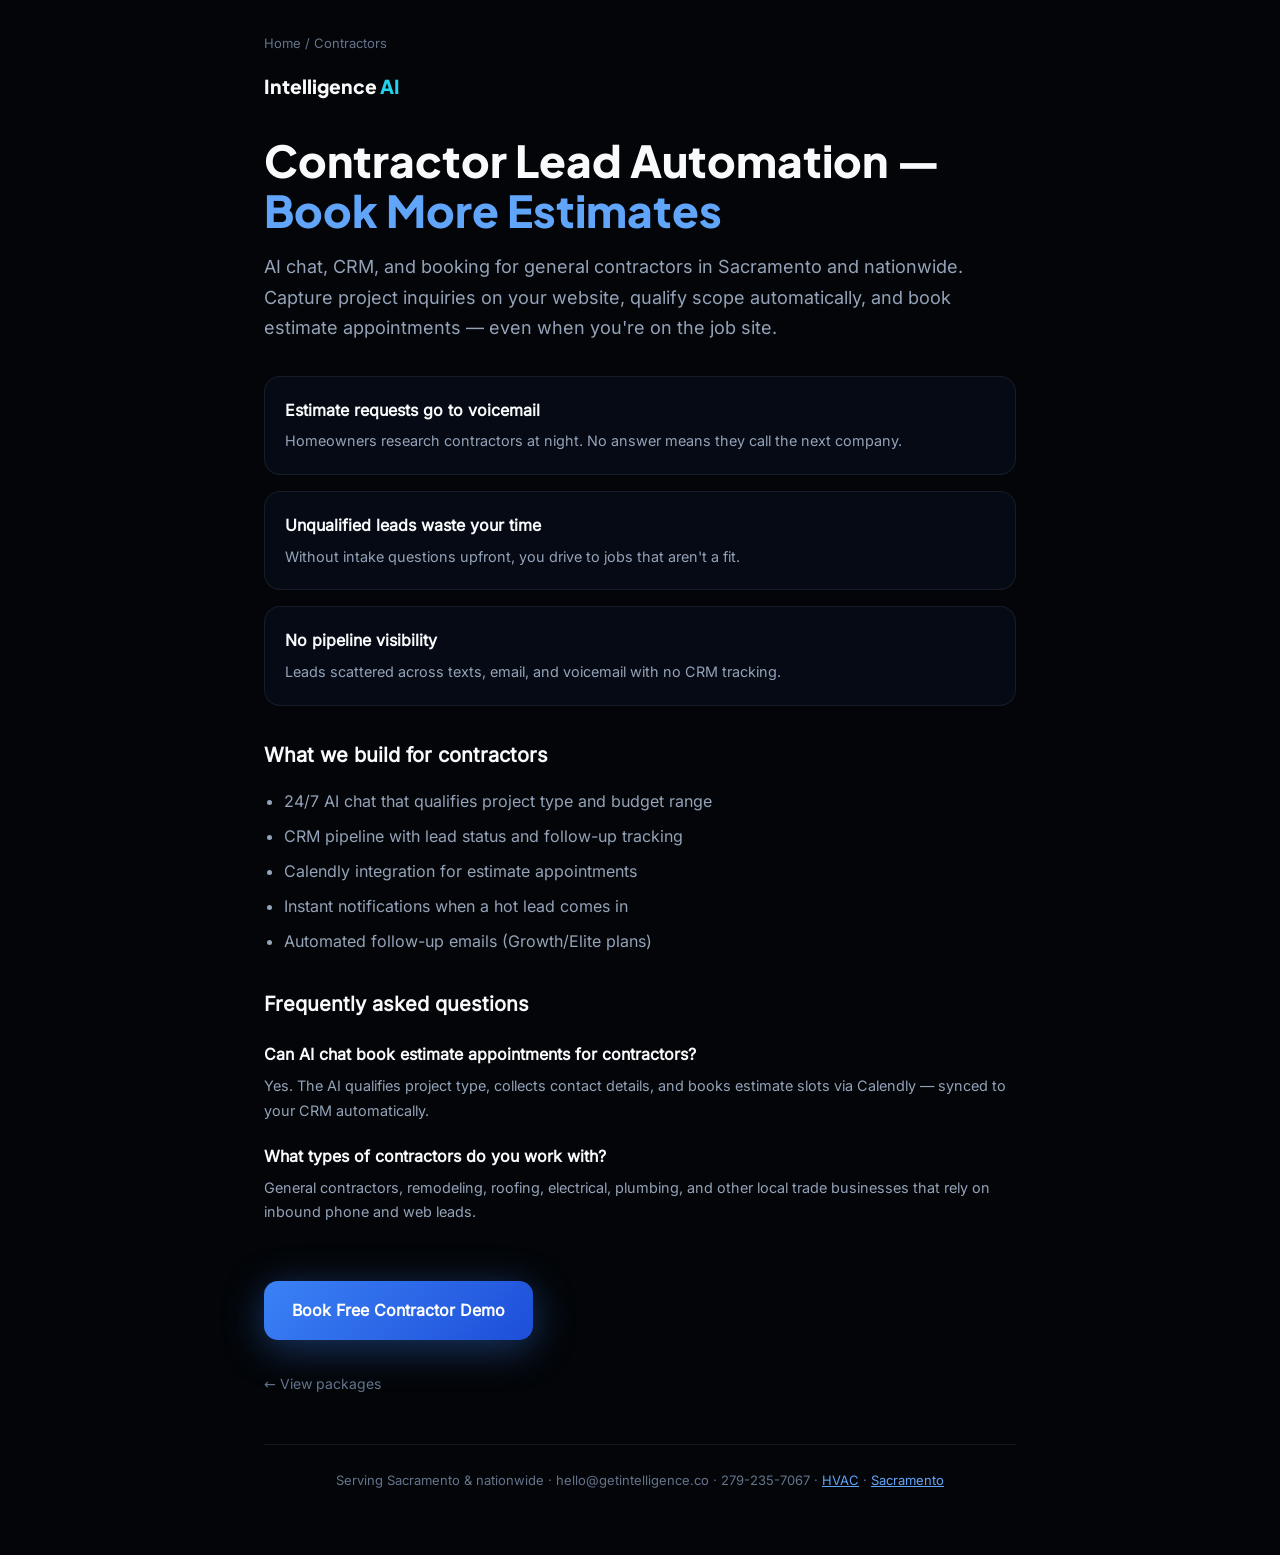
==== contractors.html @ 53ee4f48 "Add full SEO stack for inbound lead generation. Ships niche and local landing pages, guide articles," ====
<!DOCTYPE html>
<html lang="en">
<head>
  <meta charset="UTF-8">
  <meta name="viewport" content="width=device-width, initial-scale=1.0">
  <title>Contractor Lead Automation &amp; AI Chat | Intelligence AI</title>
  <meta name="description" content="Contractor lead automation with AI chat, CRM, and estimate booking. Capture project inquiries 24/7 for general contractors in Sacramento and nationwide.">
  <meta name="robots" content="index, follow">
  <link rel="canonical" href="https://getintelligence.co/contractors.html">
  <meta property="og:title" content="Contractor Lead Automation | Intelligence AI">
  <meta property="og:description" content="AI chat and CRM for general contractors — never miss an estimate request again.">
  <meta property="og:image" content="https://getintelligence.co/assets/hero-bg.jpg">
  <meta property="og:url" content="https://getintelligence.co/contractors.html">
  <meta name="twitter:card" content="summary_large_image">
  <script type="application/ld+json">
  {"@context":"https://schema.org","@type":"BreadcrumbList","itemListElement":[{"@type":"ListItem","position":1,"name":"Home","item":"https://getintelligence.co/"},{"@type":"ListItem","position":2,"name":"Contractors","item":"https://getintelligence.co/contractors.html"}]}
  </script>
  <script type="application/ld+json">
  {"@context":"https://schema.org","@type":"FAQPage","mainEntity":[{"@type":"Question","name":"Can AI chat book estimate appointments for contractors?","acceptedAnswer":{"@type":"Answer","text":"Yes. The AI qualifies project type, collects contact details, and books estimate slots via Calendly — synced to your CRM automatically."}},{"@type":"Question","name":"What types of contractors do you work with?","acceptedAnswer":{"@type":"Answer","text":"General contractors, remodeling, roofing, electrical, plumbing, and other local trade businesses that rely on inbound phone and web leads."}}]}
  </script>
  <script src="https://widgets.leadconnectorhq.com/loader.js" data-resources-url="https://widgets.leadconnectorhq.com/chat-widget/loader.js" data-widget-id="6a405fcaa3d7dca4976092f1" data-source="WEB_USER"></script>
  <link rel="stylesheet" href="assets/page.css">
</head>
<body>
  <div class="wrap">
    <nav class="breadcrumb" aria-label="Breadcrumb"><a href="index.html">Home</a> / Contractors</nav>
    <a href="index.html" class="logo">Intelligence <span>AI</span></a>
    <h1>Contractor Lead Automation — <em>Book More Estimates</em></h1>
    <p class="lead">AI chat, CRM, and booking for general contractors in Sacramento and nationwide. Capture project inquiries on your website, qualify scope automatically, and book estimate appointments — even when you're on the job site.</p>
    <div class="pain">
      <div><h2>Estimate requests go to voicemail</h2><p>Homeowners research contractors at night. No answer means they call the next company.</p></div>
      <div><h2>Unqualified leads waste your time</h2><p>Without intake questions upfront, you drive to jobs that aren't a fit.</p></div>
      <div><h2>No pipeline visibility</h2><p>Leads scattered across texts, email, and voicemail with no CRM tracking.</p></div>
    </div>
    <h2 class="section-h">What we build for contractors</h2>
    <ul>
      <li>24/7 AI chat that qualifies project type and budget range</li>
      <li>CRM pipeline with lead status and follow-up tracking</li>
      <li>Calendly integration for estimate appointments</li>
      <li>Instant notifications when a hot lead comes in</li>
      <li>Automated follow-up emails (Growth/Elite plans)</li>
    </ul>
    <h2 class="section-h">Frequently asked questions</h2>
    <div class="faq-block">
      <h3>Can AI chat book estimate appointments for contractors?</h3>
      <p>Yes. The AI qualifies project type, collects contact details, and books estimate slots via Calendly — synced to your CRM automatically.</p>
      <h3>What types of contractors do you work with?</h3>
      <p>General contractors, remodeling, roofing, electrical, plumbing, and other local trade businesses that rely on inbound phone and web leads.</p>
    </div>
    <a href="https://calendly.com/mustafanoori071/30min" class="cta" target="_blank" rel="noopener noreferrer">Book Free Contractor Demo</a>
    <a href="index.html#packages" class="back">← View packages</a>
    <footer><p>Serving Sacramento &amp; nationwide · hello@getintelligence.co · 279-235-7067 · <a href="hvac.html">HVAC</a> · <a href="sacramento.html">Sacramento</a></p></footer>
  </div>
</body>
</html>
---- assets/page.css ----
/* Shared styles for SEO landing pages */
@font-face { font-family: 'Inter'; font-weight: 400; font-display: swap; src: url('fonts/inter-latin-400-normal.woff2') format('woff2'); }
@font-face { font-family: 'Plus Jakarta Sans'; font-weight: 800; font-display: swap; src: url('fonts/plus-jakarta-sans-latin-800-normal.woff2') format('woff2'); }
* { box-sizing: border-box; margin: 0; padding: 0; }
body { font-family: Inter, system-ui, sans-serif; background: #030508; color: #f8fafc; line-height: 1.7; }
.wrap { max-width: 800px; margin: 0 auto; padding: 2rem 1.5rem 4rem; }
a { color: #60a5fa; }
.breadcrumb { font-size: 0.8125rem; color: #64748b; margin-bottom: 1rem; }
.breadcrumb a { color: #64748b; text-decoration: none; }
.logo { font-family: 'Plus Jakarta Sans', sans-serif; font-weight: 800; font-size: 1.2rem; color: #f8fafc; text-decoration: none; display: inline-block; margin-bottom: 2rem; }
.logo span { color: #22d3ee; }
h1 { font-family: 'Plus Jakarta Sans', sans-serif; font-size: clamp(2rem, 5vw, 2.75rem); line-height: 1.15; margin-bottom: 1rem; }
h1 em { font-style: normal; color: #60a5fa; }
.lead { font-size: 1.125rem; color: #94a3b8; margin-bottom: 2rem; }
.body-text { color: #94a3b8; margin-bottom: 1rem; }
.section-h { font-size: 1.25rem; margin: 2rem 0 0.75rem; }
.pain { display: grid; gap: 1rem; margin: 2rem 0; }
.pain div { padding: 1.25rem; background: rgba(8,12,24,0.8); border: 1px solid rgba(148,163,184,0.12); border-radius: 16px; }
.pain h2 { font-size: 1rem; margin-bottom: 0.35rem; }
.pain p { font-size: 0.9rem; color: #94a3b8; }
ul { margin: 1rem 0 1.5rem; padding-left: 1.25rem; color: #94a3b8; }
li { margin-bottom: 0.5rem; }
.faq-block { margin: 1rem 0 2rem; }
.faq-block h3 { font-size: 1rem; margin: 1.25rem 0 0.35rem; }
.faq-block p { font-size: 0.9rem; color: #94a3b8; }
.cta { display: inline-flex; align-items: center; margin-top: 1.5rem; padding: 1rem 1.75rem; background: linear-gradient(135deg, #3b82f6, #1d4ed8); color: #fff; text-decoration: none; border-radius: 14px; font-weight: 600; box-shadow: 0 8px 40px rgba(59,130,246,0.4); }
.back { display: block; margin-top: 2rem; font-size: 0.875rem; color: #64748b; text-decoration: none; }
footer { margin-top: 3rem; padding-top: 1.5rem; border-top: 1px solid rgba(148,163,184,0.12); font-size: 0.8125rem; color: #64748b; text-align: center; }
article p { color: #94a3b8; margin-bottom: 1rem; }
article h2 { font-size: 1.15rem; margin: 2rem 0 0.75rem; }
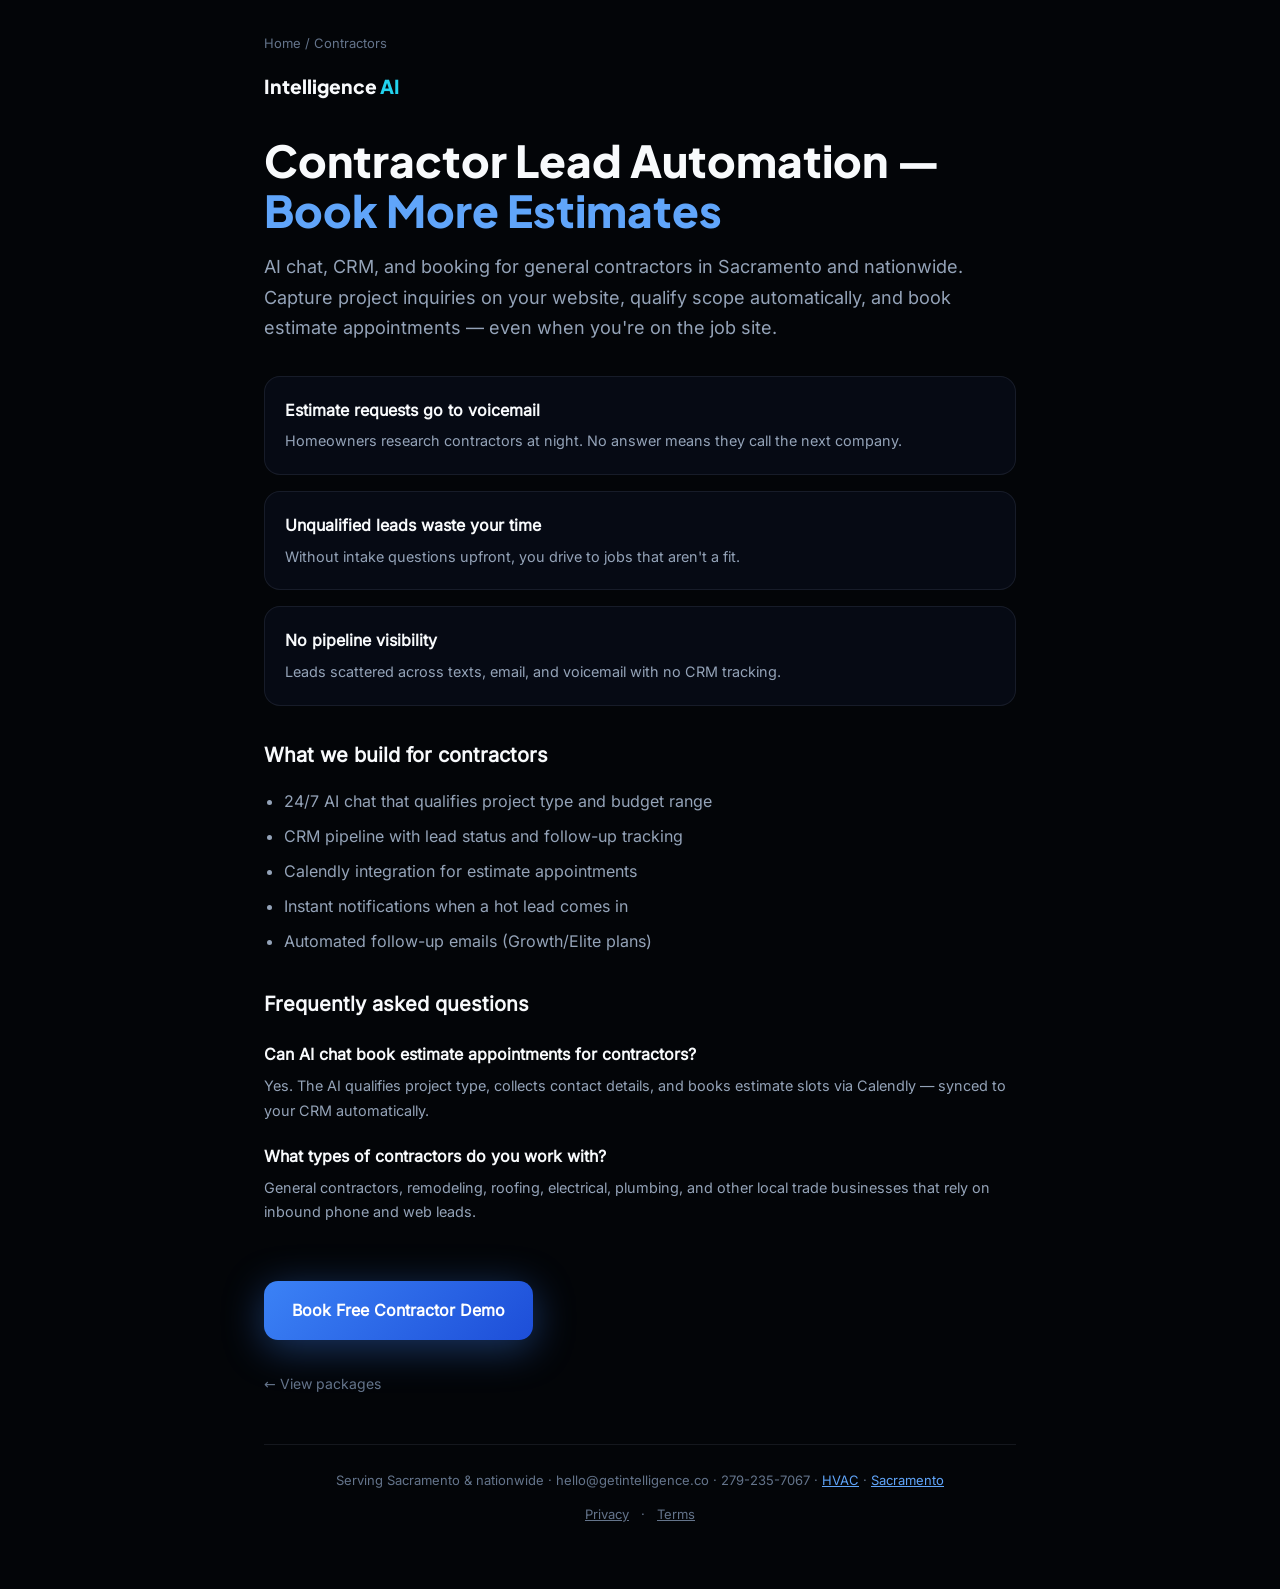
==== commit 0b102971: "Harden site after SEO, security, and copy audit pass 2. Add CSP and privacy/terms pages on all widge" ====
--- a/contractors.html
+++ b/contractors.html
@@ -6,6 +6,7 @@
   <title>Contractor Lead Automation &amp; AI Chat | Intelligence AI</title>
   <meta name="description" content="Contractor lead automation with AI chat, CRM, and estimate booking. Capture project inquiries 24/7 for general contractors in Sacramento and nationwide.">
   <meta name="robots" content="index, follow">
+  <meta http-equiv="Content-Security-Policy" content="default-src 'self'; script-src 'self' 'unsafe-inline' https://widgets.leadconnectorhq.com https://stcdn.leadconnectorhq.com https://services.leadconnectorhq.com; style-src 'self' 'unsafe-inline'; img-src 'self' data: https:; font-src 'self'; connect-src 'self' https://widgets.leadconnectorhq.com https://services.leadconnectorhq.com https://*.leadconnectorhq.com; frame-src https://widgets.leadconnectorhq.com https://calendly.com https://*.calendly.com;">
   <link rel="canonical" href="https://getintelligence.co/contractors.html">
   <meta property="og:title" content="Contractor Lead Automation | Intelligence AI">
   <meta property="og:description" content="AI chat and CRM for general contractors — never miss an estimate request again.">
@@ -49,7 +50,7 @@
     </div>
     <a href="https://calendly.com/mustafanoori071/30min" class="cta" target="_blank" rel="noopener noreferrer">Book Free Contractor Demo</a>
     <a href="index.html#packages" class="back">← View packages</a>
-    <footer><p>Serving Sacramento &amp; nationwide · hello@getintelligence.co · 279-235-7067 · <a href="hvac.html">HVAC</a> · <a href="sacramento.html">Sacramento</a></p></footer>
+    <footer><p>Serving Sacramento &amp; nationwide · hello@getintelligence.co · 279-235-7067 · <a href="hvac.html">HVAC</a> · <a href="sacramento.html">Sacramento</a></p><p class="footer-legal-links"><a href="privacy.html">Privacy</a> · <a href="terms.html">Terms</a></p></footer>
   </div>
 </body>
 </html>
--- a/assets/page.css
+++ b/assets/page.css
@@ -26,5 +26,7 @@
 .cta { display: inline-flex; align-items: center; margin-top: 1.5rem; padding: 1rem 1.75rem; background: linear-gradient(135deg, #3b82f6, #1d4ed8); color: #fff; text-decoration: none; border-radius: 14px; font-weight: 600; box-shadow: 0 8px 40px rgba(59,130,246,0.4); }
 .back { display: block; margin-top: 2rem; font-size: 0.875rem; color: #64748b; text-decoration: none; }
 footer { margin-top: 3rem; padding-top: 1.5rem; border-top: 1px solid rgba(148,163,184,0.12); font-size: 0.8125rem; color: #64748b; text-align: center; }
+.footer-legal-links { margin-top: 0.75rem; font-size: 0.8125rem; }
+.footer-legal-links a { color: #64748b; margin: 0 0.5rem; }
 article p { color: #94a3b8; margin-bottom: 1rem; }
 article h2 { font-size: 1.15rem; margin: 2rem 0 0.75rem; }
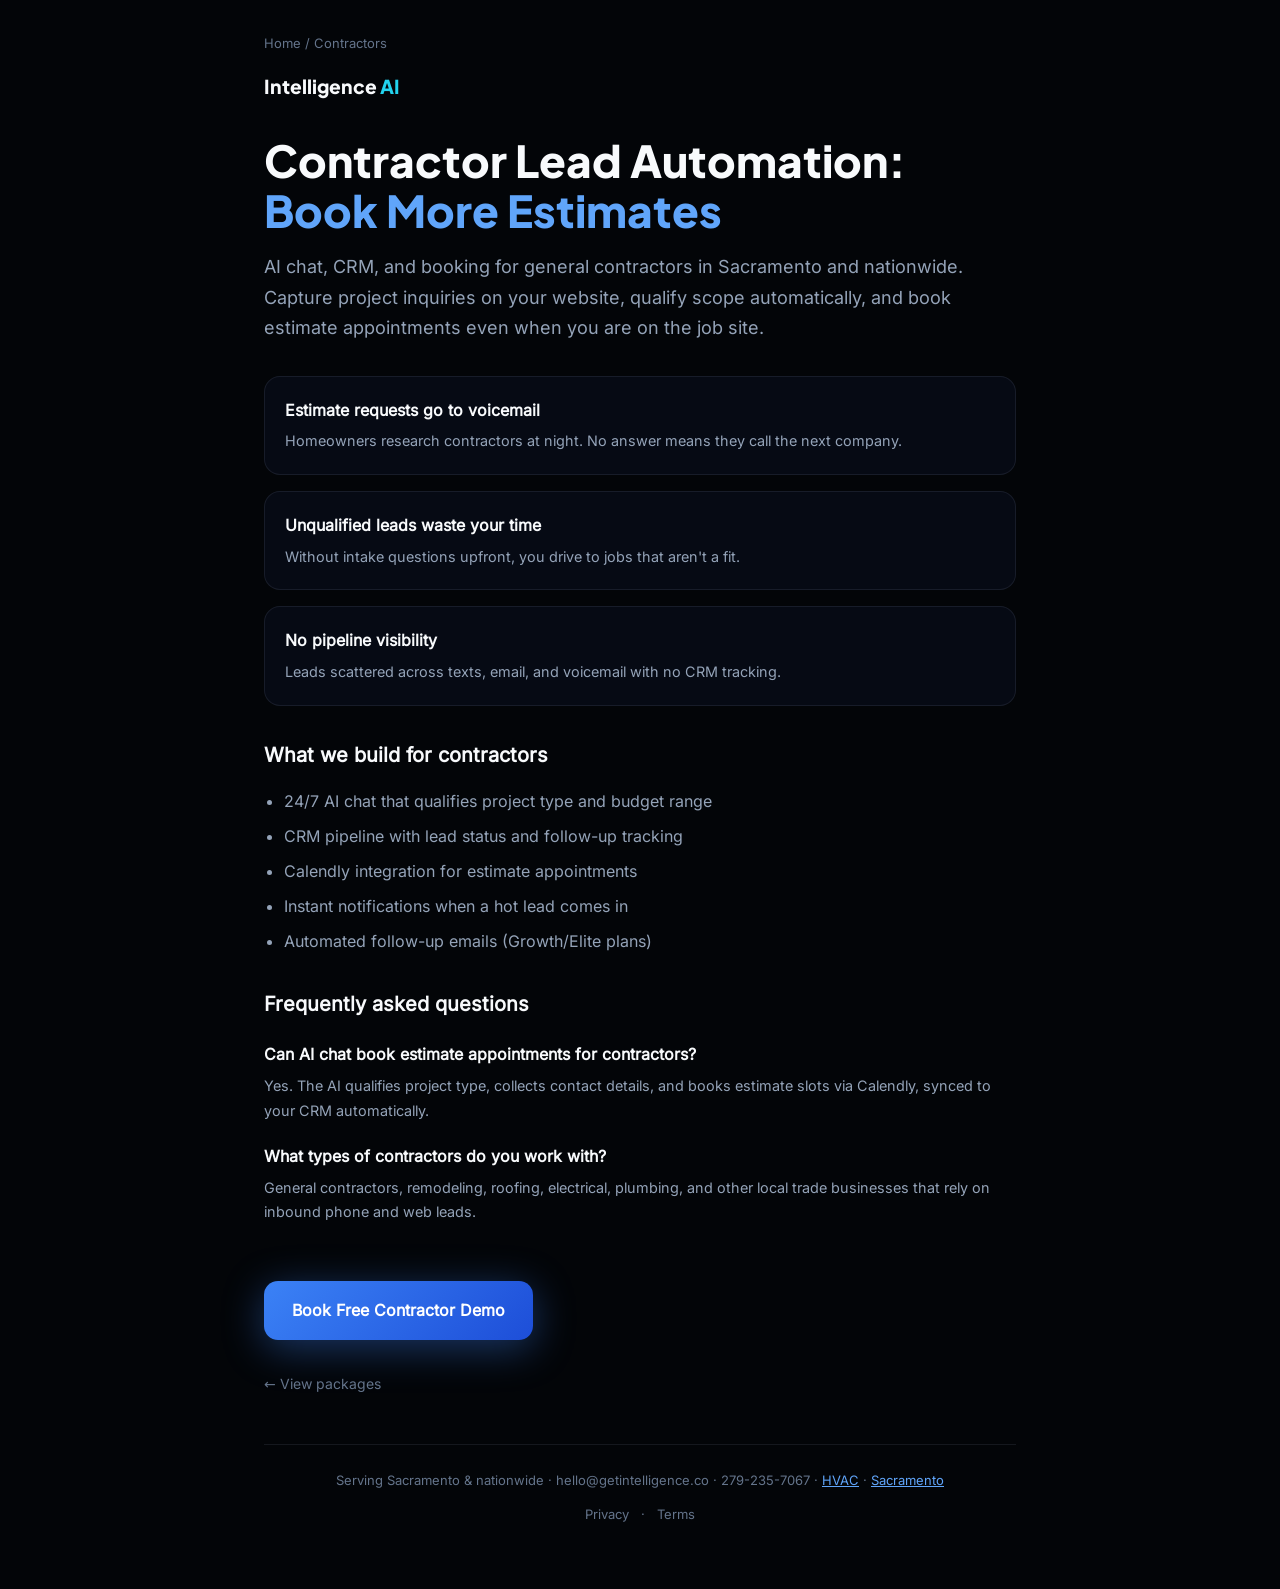
==== commit 49d86ad3: "Complete SEO audit pass 2 schema and metadata fixes. Add Service schema on vertical pages, sync FAQ " ====
--- a/contractors.html
+++ b/contractors.html
@@ -8,16 +8,23 @@
   <meta name="robots" content="index, follow">
   <meta http-equiv="Content-Security-Policy" content="default-src 'self'; script-src 'self' 'unsafe-inline' https://widgets.leadconnectorhq.com https://stcdn.leadconnectorhq.com https://services.leadconnectorhq.com; style-src 'self' 'unsafe-inline'; img-src 'self' data: https:; font-src 'self'; connect-src 'self' https://widgets.leadconnectorhq.com https://services.leadconnectorhq.com https://*.leadconnectorhq.com; frame-src https://widgets.leadconnectorhq.com https://calendly.com https://*.calendly.com;">
   <link rel="canonical" href="https://getintelligence.co/contractors.html">
+  <meta property="og:type" content="website">
   <meta property="og:title" content="Contractor Lead Automation | Intelligence AI">
-  <meta property="og:description" content="AI chat and CRM for general contractors — never miss an estimate request again.">
+  <meta property="og:description" content="AI chat and CRM for general contractors. Never miss an estimate request again.">
   <meta property="og:image" content="https://getintelligence.co/assets/hero-bg.jpg">
   <meta property="og:url" content="https://getintelligence.co/contractors.html">
   <meta name="twitter:card" content="summary_large_image">
+  <meta name="twitter:title" content="Contractor Lead Automation | Intelligence AI">
+  <meta name="twitter:description" content="AI chat and CRM for general contractors. Never miss an estimate request again.">
+  <meta name="twitter:image" content="https://getintelligence.co/assets/hero-bg.jpg">
   <script type="application/ld+json">
   {"@context":"https://schema.org","@type":"BreadcrumbList","itemListElement":[{"@type":"ListItem","position":1,"name":"Home","item":"https://getintelligence.co/"},{"@type":"ListItem","position":2,"name":"Contractors","item":"https://getintelligence.co/contractors.html"}]}
   </script>
   <script type="application/ld+json">
-  {"@context":"https://schema.org","@type":"FAQPage","mainEntity":[{"@type":"Question","name":"Can AI chat book estimate appointments for contractors?","acceptedAnswer":{"@type":"Answer","text":"Yes. The AI qualifies project type, collects contact details, and books estimate slots via Calendly — synced to your CRM automatically."}},{"@type":"Question","name":"What types of contractors do you work with?","acceptedAnswer":{"@type":"Answer","text":"General contractors, remodeling, roofing, electrical, plumbing, and other local trade businesses that rely on inbound phone and web leads."}}]}
+  {"@context":"https://schema.org","@type":"Service","name":"Contractor Lead Automation","provider":{"@type":"ProfessionalService","name":"Intelligence AI","url":"https://getintelligence.co"},"areaServed":["Sacramento","Northern California","United States"],"description":"AI chat, CRM, and estimate booking automation for general contractors.","url":"https://getintelligence.co/contractors.html"}
+  </script>
+  <script type="application/ld+json">
+  {"@context":"https://schema.org","@type":"FAQPage","mainEntity":[{"@type":"Question","name":"Can AI chat book estimate appointments for contractors?","acceptedAnswer":{"@type":"Answer","text":"Yes. The AI qualifies project type, collects contact details, and books estimate slots via Calendly, synced to your CRM automatically."}},{"@type":"Question","name":"What types of contractors do you work with?","acceptedAnswer":{"@type":"Answer","text":"General contractors, remodeling, roofing, electrical, plumbing, and other local trade businesses that rely on inbound phone and web leads."}}]}
   </script>
   <script src="https://widgets.leadconnectorhq.com/loader.js" data-resources-url="https://widgets.leadconnectorhq.com/chat-widget/loader.js" data-widget-id="6a405fcaa3d7dca4976092f1" data-source="WEB_USER"></script>
   <link rel="stylesheet" href="assets/page.css">
@@ -26,8 +33,8 @@
   <div class="wrap">
     <nav class="breadcrumb" aria-label="Breadcrumb"><a href="index.html">Home</a> / Contractors</nav>
     <a href="index.html" class="logo">Intelligence <span>AI</span></a>
-    <h1>Contractor Lead Automation — <em>Book More Estimates</em></h1>
-    <p class="lead">AI chat, CRM, and booking for general contractors in Sacramento and nationwide. Capture project inquiries on your website, qualify scope automatically, and book estimate appointments — even when you're on the job site.</p>
+    <h1>Contractor Lead Automation: <em>Book More Estimates</em></h1>
+    <p class="lead">AI chat, CRM, and booking for general contractors in Sacramento and nationwide. Capture project inquiries on your website, qualify scope automatically, and book estimate appointments even when you are on the job site.</p>
     <div class="pain">
       <div><h2>Estimate requests go to voicemail</h2><p>Homeowners research contractors at night. No answer means they call the next company.</p></div>
       <div><h2>Unqualified leads waste your time</h2><p>Without intake questions upfront, you drive to jobs that aren't a fit.</p></div>
@@ -44,7 +51,7 @@
     <h2 class="section-h">Frequently asked questions</h2>
     <div class="faq-block">
       <h3>Can AI chat book estimate appointments for contractors?</h3>
-      <p>Yes. The AI qualifies project type, collects contact details, and books estimate slots via Calendly — synced to your CRM automatically.</p>
+      <p>Yes. The AI qualifies project type, collects contact details, and books estimate slots via Calendly, synced to your CRM automatically.</p>
       <h3>What types of contractors do you work with?</h3>
       <p>General contractors, remodeling, roofing, electrical, plumbing, and other local trade businesses that rely on inbound phone and web leads.</p>
     </div>
--- a/assets/page.css
+++ b/assets/page.css
@@ -27,6 +27,6 @@
 .back { display: block; margin-top: 2rem; font-size: 0.875rem; color: #64748b; text-decoration: none; }
 footer { margin-top: 3rem; padding-top: 1.5rem; border-top: 1px solid rgba(148,163,184,0.12); font-size: 0.8125rem; color: #64748b; text-align: center; }
 .footer-legal-links { margin-top: 0.75rem; font-size: 0.8125rem; }
-.footer-legal-links a { color: #64748b; margin: 0 0.5rem; }
+.footer-legal-links a { color: #64748b; text-decoration: none; margin: 0 0.5rem; }
 article p { color: #94a3b8; margin-bottom: 1rem; }
 article h2 { font-size: 1.15rem; margin: 2rem 0 0.75rem; }
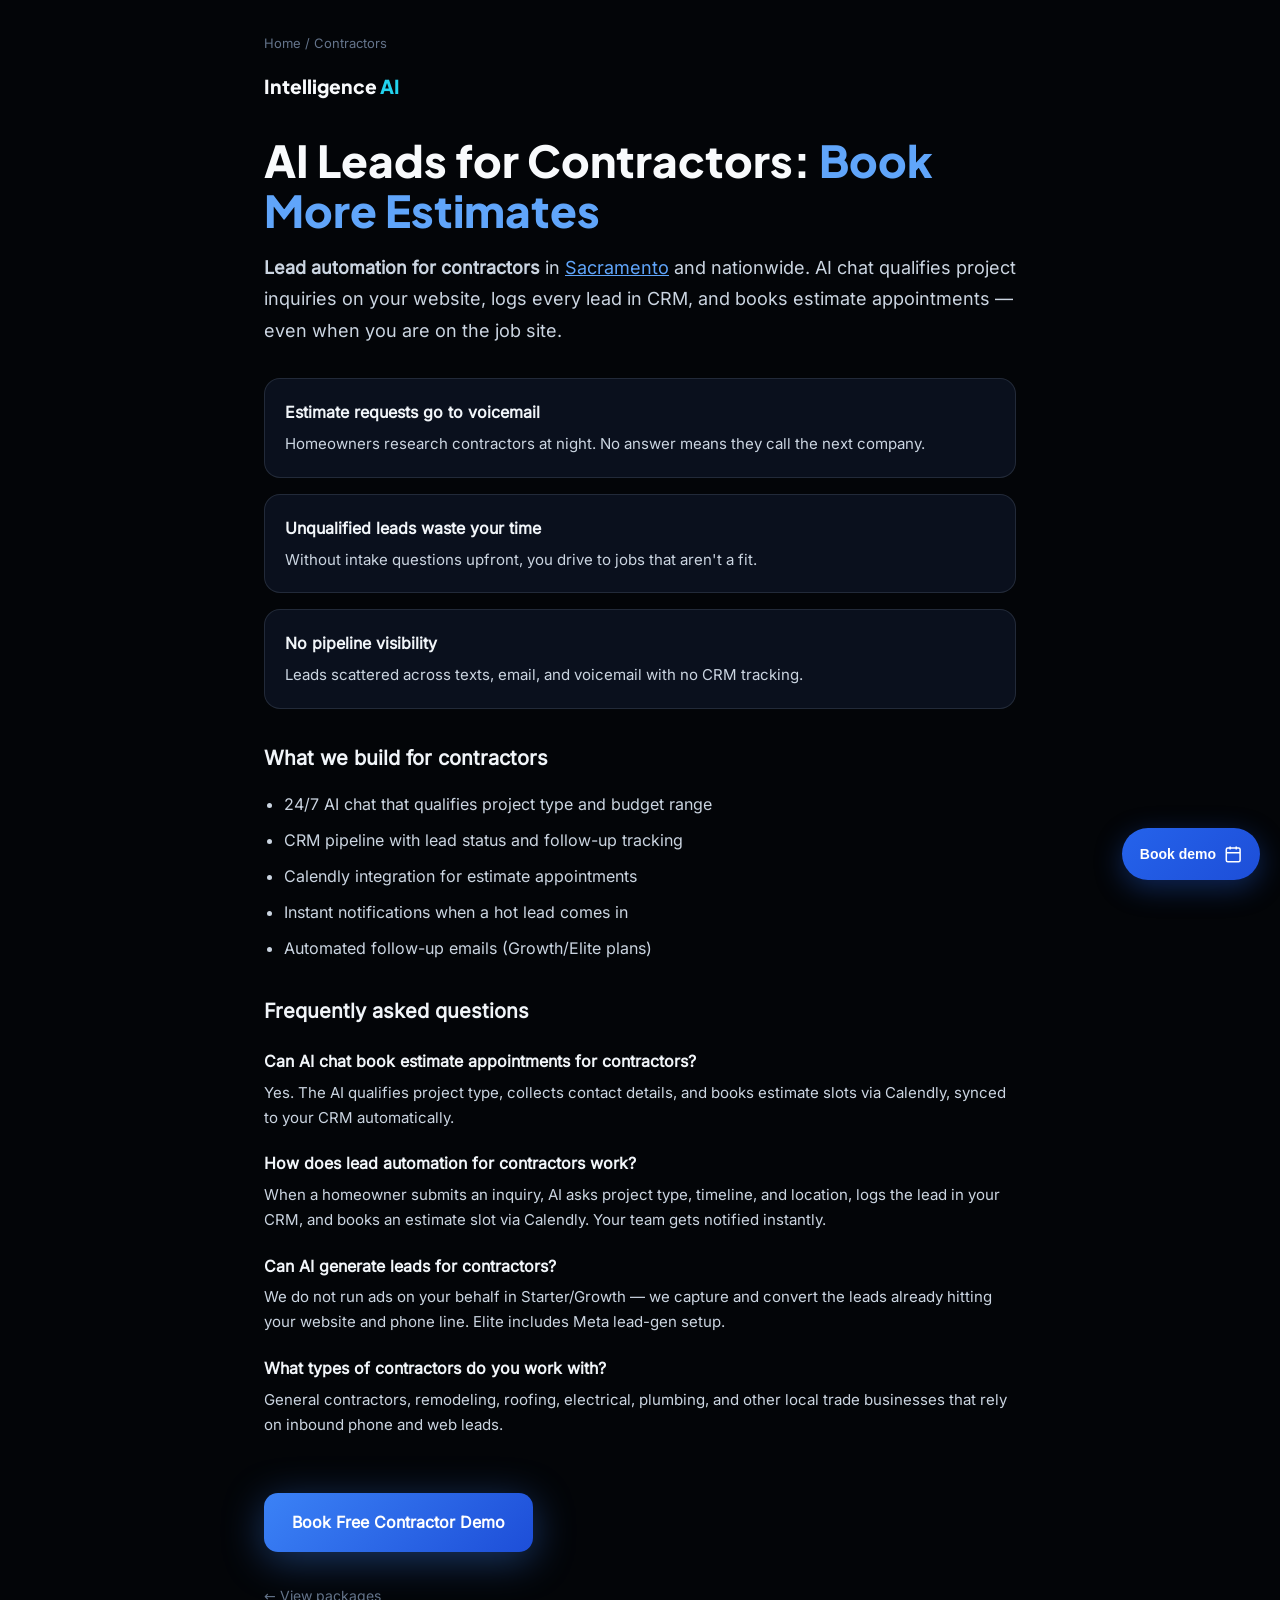
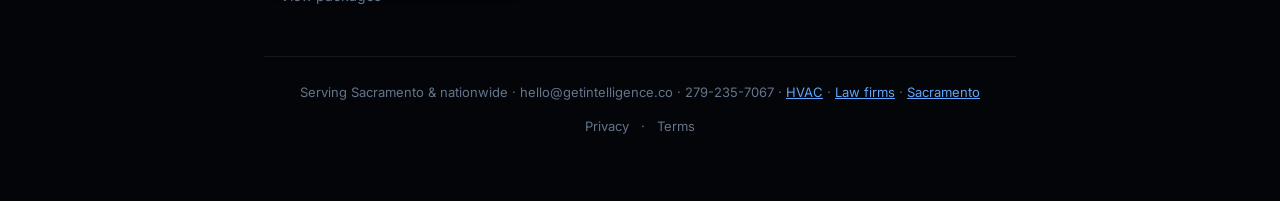
==== commit 3d0b3e73: "Ship Calendly booking widget and legal-intake SEO pass. Replace GHL chat with a VSL-style booking fu" ====
--- a/contractors.html
+++ b/contractors.html
@@ -3,10 +3,11 @@
 <head>
   <meta charset="UTF-8">
   <meta name="viewport" content="width=device-width, initial-scale=1.0">
-  <title>Contractor Lead Automation &amp; AI Chat | Intelligence AI</title>
-  <meta name="description" content="Contractor lead automation with AI chat, CRM, and estimate booking. Capture project inquiries 24/7 for general contractors in Sacramento and nationwide.">
+  <meta name="referrer" content="strict-origin-when-cross-origin">
+  <title>AI Leads for Contractors &amp; Lead Automation | Intelligence AI</title>
+  <meta name="description" content="AI leads for contractors: 24/7 chat qualification, lead automation, CRM pipeline, and estimate booking. Capture project inquiries in Sacramento and nationwide.">
   <meta name="robots" content="index, follow">
-  <meta http-equiv="Content-Security-Policy" content="default-src 'self'; script-src 'self' 'unsafe-inline' https://widgets.leadconnectorhq.com https://stcdn.leadconnectorhq.com https://services.leadconnectorhq.com; style-src 'self' 'unsafe-inline'; img-src 'self' data: https:; font-src 'self'; connect-src 'self' https://widgets.leadconnectorhq.com https://services.leadconnectorhq.com https://*.leadconnectorhq.com; frame-src https://widgets.leadconnectorhq.com https://calendly.com https://*.calendly.com;">
+  <meta http-equiv="Content-Security-Policy" content="default-src 'self'; script-src 'self' 'unsafe-inline' https://assets.calendly.com; style-src 'self' 'unsafe-inline' https://assets.calendly.com; img-src 'self' data: https:; font-src 'self'; connect-src 'self' https://calendly.com https://*.calendly.com; frame-src https://calendly.com https://*.calendly.com;">
   <link rel="canonical" href="https://getintelligence.co/contractors.html">
   <meta property="og:type" content="website">
   <meta property="og:title" content="Contractor Lead Automation | Intelligence AI">
@@ -24,17 +25,17 @@
   {"@context":"https://schema.org","@type":"Service","name":"Contractor Lead Automation","provider":{"@type":"ProfessionalService","name":"Intelligence AI","url":"https://getintelligence.co"},"areaServed":["Sacramento","Northern California","United States"],"description":"AI chat, CRM, and estimate booking automation for general contractors.","url":"https://getintelligence.co/contractors.html"}
   </script>
   <script type="application/ld+json">
-  {"@context":"https://schema.org","@type":"FAQPage","mainEntity":[{"@type":"Question","name":"Can AI chat book estimate appointments for contractors?","acceptedAnswer":{"@type":"Answer","text":"Yes. The AI qualifies project type, collects contact details, and books estimate slots via Calendly, synced to your CRM automatically."}},{"@type":"Question","name":"What types of contractors do you work with?","acceptedAnswer":{"@type":"Answer","text":"General contractors, remodeling, roofing, electrical, plumbing, and other local trade businesses that rely on inbound phone and web leads."}}]}
+  {"@context":"https://schema.org","@type":"FAQPage","mainEntity":[{"@type":"Question","name":"Can AI chat book estimate appointments for contractors?","acceptedAnswer":{"@type":"Answer","text":"Yes. The AI qualifies project type, collects contact details, and books estimate slots via Calendly, synced to your CRM automatically."}},{"@type":"Question","name":"How does lead automation for contractors work?","acceptedAnswer":{"@type":"Answer","text":"When a homeowner submits an inquiry, AI asks project type, timeline, and location, logs the lead in your CRM, and books an estimate slot via Calendly."}},{"@type":"Question","name":"Can AI generate leads for contractors?","acceptedAnswer":{"@type":"Answer","text":"We capture and convert leads already hitting your website and phone line. Elite includes Meta lead-gen setup."}},{"@type":"Question","name":"What types of contractors do you work with?","acceptedAnswer":{"@type":"Answer","text":"General contractors, remodeling, roofing, electrical, plumbing, and other local trade businesses that rely on inbound phone and web leads."}}]}
   </script>
-  <script src="https://widgets.leadconnectorhq.com/loader.js" data-resources-url="https://widgets.leadconnectorhq.com/chat-widget/loader.js" data-widget-id="6a405fcaa3d7dca4976092f1" data-source="WEB_USER"></script>
+  <script src="/assets/booking-chat.js" defer></script>
   <link rel="stylesheet" href="assets/page.css">
 </head>
 <body>
   <div class="wrap">
     <nav class="breadcrumb" aria-label="Breadcrumb"><a href="index.html">Home</a> / Contractors</nav>
     <a href="index.html" class="logo">Intelligence <span>AI</span></a>
-    <h1>Contractor Lead Automation: <em>Book More Estimates</em></h1>
-    <p class="lead">AI chat, CRM, and booking for general contractors in Sacramento and nationwide. Capture project inquiries on your website, qualify scope automatically, and book estimate appointments even when you are on the job site.</p>
+    <h1>AI Leads for Contractors: <em>Book More Estimates</em></h1>
+    <p class="lead"><strong>Lead automation for contractors</strong> in <a href="sacramento.html">Sacramento</a> and nationwide. AI chat qualifies project inquiries on your website, logs every lead in CRM, and books estimate appointments — even when you are on the job site.</p>
     <div class="pain">
       <div><h2>Estimate requests go to voicemail</h2><p>Homeowners research contractors at night. No answer means they call the next company.</p></div>
       <div><h2>Unqualified leads waste your time</h2><p>Without intake questions upfront, you drive to jobs that aren't a fit.</p></div>
@@ -52,12 +53,16 @@
     <div class="faq-block">
       <h3>Can AI chat book estimate appointments for contractors?</h3>
       <p>Yes. The AI qualifies project type, collects contact details, and books estimate slots via Calendly, synced to your CRM automatically.</p>
+      <h3>How does lead automation for contractors work?</h3>
+      <p>When a homeowner submits an inquiry, AI asks project type, timeline, and location, logs the lead in your CRM, and books an estimate slot via Calendly. Your team gets notified instantly.</p>
+      <h3>Can AI generate leads for contractors?</h3>
+      <p>We do not run ads on your behalf in Starter/Growth — we capture and convert the leads already hitting your website and phone line. Elite includes Meta lead-gen setup.</p>
       <h3>What types of contractors do you work with?</h3>
       <p>General contractors, remodeling, roofing, electrical, plumbing, and other local trade businesses that rely on inbound phone and web leads.</p>
     </div>
     <a href="https://calendly.com/mustafanoori071/30min" class="cta" target="_blank" rel="noopener noreferrer">Book Free Contractor Demo</a>
     <a href="index.html#packages" class="back">← View packages</a>
-    <footer><p>Serving Sacramento &amp; nationwide · hello@getintelligence.co · 279-235-7067 · <a href="hvac.html">HVAC</a> · <a href="sacramento.html">Sacramento</a></p><p class="footer-legal-links"><a href="privacy.html">Privacy</a> · <a href="terms.html">Terms</a></p></footer>
+    <footer><p>Serving Sacramento &amp; nationwide · hello@getintelligence.co · 279-235-7067 · <a href="hvac.html">HVAC</a> · <a href="law-firms.html">Law firms</a> · <a href="sacramento.html">Sacramento</a></p><p class="footer-legal-links"><a href="privacy.html">Privacy</a> · <a href="terms.html">Terms</a></p></footer>
   </div>
 </body>
 </html>
--- a/assets/page.css
+++ b/assets/page.css
@@ -11,18 +11,29 @@
 .logo span { color: #22d3ee; }
 h1 { font-family: 'Plus Jakarta Sans', sans-serif; font-size: clamp(2rem, 5vw, 2.75rem); line-height: 1.15; margin-bottom: 1rem; }
 h1 em { font-style: normal; color: #60a5fa; }
-.lead { font-size: 1.125rem; color: #94a3b8; margin-bottom: 2rem; }
-.body-text { color: #94a3b8; margin-bottom: 1rem; }
-.section-h { font-size: 1.25rem; margin: 2rem 0 0.75rem; }
+.lead { font-size: 1.125rem; color: #cbd5e1; margin-bottom: 2rem; line-height: 1.75; }
+.body-text { color: #cbd5e1; margin-bottom: 1rem; line-height: 1.75; }
+.section-h { font-size: 1.25rem; margin: 2rem 0 0.75rem; color: #f1f5f9; }
 .pain { display: grid; gap: 1rem; margin: 2rem 0; }
-.pain div { padding: 1.25rem; background: rgba(8,12,24,0.8); border: 1px solid rgba(148,163,184,0.12); border-radius: 16px; }
-.pain h2 { font-size: 1rem; margin-bottom: 0.35rem; }
-.pain p { font-size: 0.9rem; color: #94a3b8; }
-ul { margin: 1rem 0 1.5rem; padding-left: 1.25rem; color: #94a3b8; }
-li { margin-bottom: 0.5rem; }
+.pain div { padding: 1.25rem; background: rgba(15,23,42,0.65); border: 1px solid rgba(148,163,184,0.18); border-radius: 16px; }
+.pain h2 { font-size: 1rem; margin-bottom: 0.35rem; color: #f1f5f9; }
+.pain p { font-size: 0.9375rem; color: #cbd5e1; line-height: 1.65; }
+ul, ol { margin: 1rem 0 1.5rem; padding-left: 1.25rem; color: #cbd5e1; line-height: 1.7; }
+li { margin-bottom: 0.55rem; }
+.steps-list { list-style: decimal; }
+.steps-list li { margin-bottom: 0.75rem; }
+.stat-row { display: grid; grid-template-columns: repeat(3, 1fr); gap: 0.75rem; margin: 1.5rem 0 2rem; }
+.stat { text-align: center; padding: 1rem 0.5rem; background: rgba(15,23,42,0.65); border: 1px solid rgba(148,163,184,0.18); border-radius: 14px; }
+.stat-num { display: block; font-family: 'Plus Jakarta Sans', sans-serif; font-weight: 800; font-size: 1.15rem; color: #60a5fa; }
+.stat-label { display: block; font-size: 0.75rem; color: #94a3b8; margin-top: 0.25rem; }
 .faq-block { margin: 1rem 0 2rem; }
-.faq-block h3 { font-size: 1rem; margin: 1.25rem 0 0.35rem; }
-.faq-block p { font-size: 0.9rem; color: #94a3b8; }
+.faq-block h3 { font-size: 1rem; margin: 1.25rem 0 0.35rem; color: #f1f5f9; }
+.faq-block p { font-size: 0.9375rem; color: #cbd5e1; line-height: 1.65; }
+.cta-box { margin: 2rem 0 0.5rem; padding: 1.25rem; background: rgba(37,99,235,0.12); border: 1px solid rgba(96,165,250,0.25); border-radius: 16px; }
+.cta-box p { color: #cbd5e1; margin-bottom: 1rem; font-size: 0.9375rem; line-height: 1.65; }
+.cta-row { display: flex; flex-wrap: wrap; gap: 0.75rem; align-items: center; }
+.cta-secondary { display: inline-flex; align-items: center; padding: 0.85rem 1.25rem; border: 1px solid rgba(148,163,184,0.35); border-radius: 14px; color: #e2e8f0; text-decoration: none; font-weight: 600; font-size: 0.9rem; }
+.cta-secondary:hover { border-color: #60a5fa; color: #fff; }
 .cta { display: inline-flex; align-items: center; margin-top: 1.5rem; padding: 1rem 1.75rem; background: linear-gradient(135deg, #3b82f6, #1d4ed8); color: #fff; text-decoration: none; border-radius: 14px; font-weight: 600; box-shadow: 0 8px 40px rgba(59,130,246,0.4); }
 .back { display: block; margin-top: 2rem; font-size: 0.875rem; color: #64748b; text-decoration: none; }
 footer { margin-top: 3rem; padding-top: 1.5rem; border-top: 1px solid rgba(148,163,184,0.12); font-size: 0.8125rem; color: #64748b; text-align: center; }
